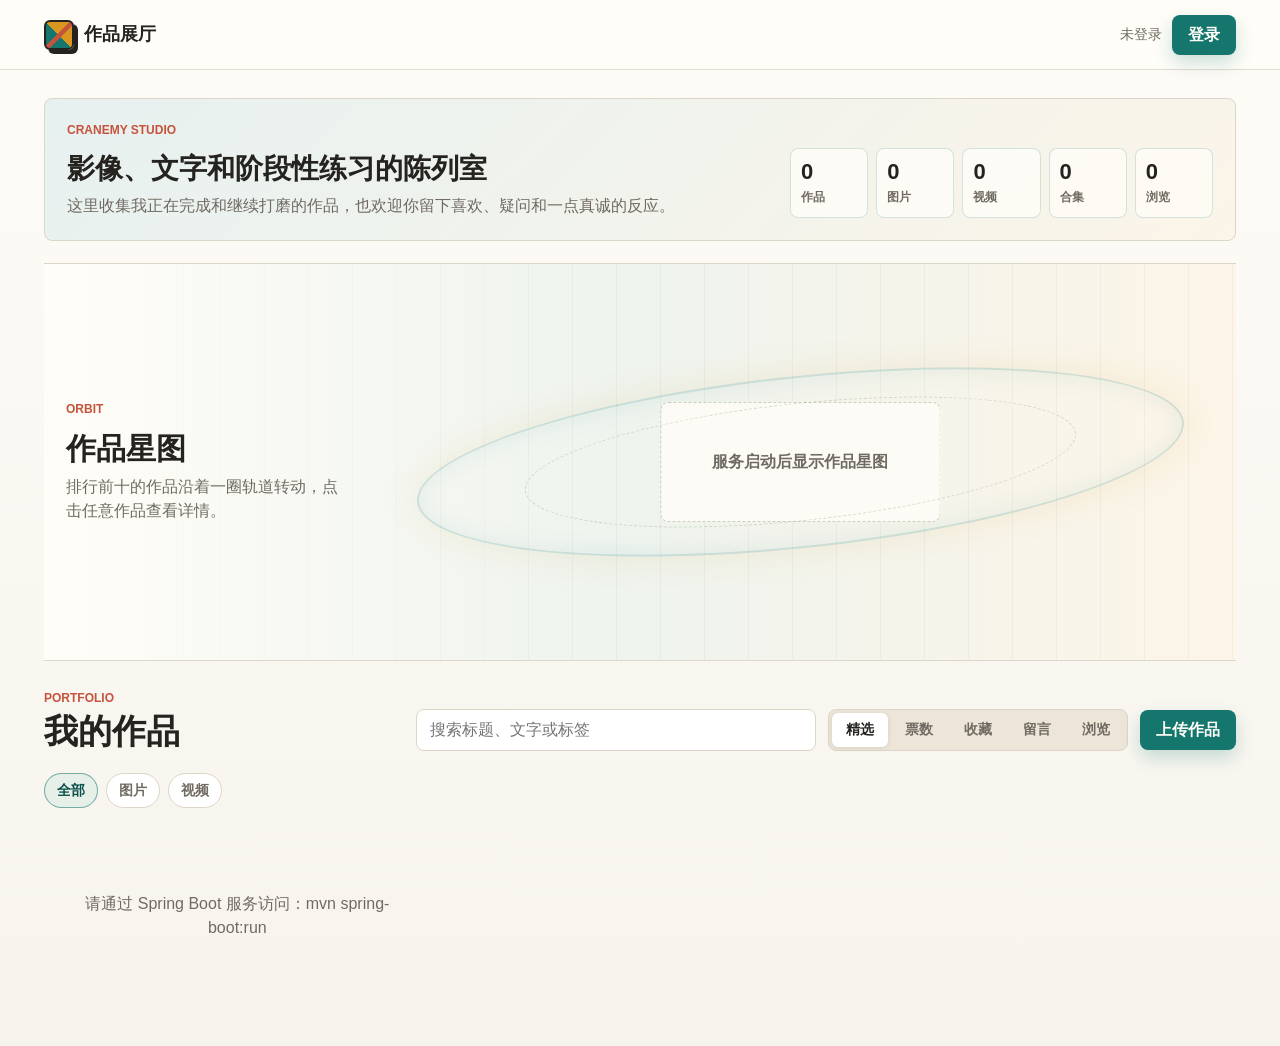
==== src/main/resources/static/index.html @ 466dff5a "Initial portfolio gallery" ====
<!doctype html>
<html lang="zh-CN">
  <head>
    <meta charset="UTF-8" />
    <meta name="viewport" content="width=device-width, initial-scale=1.0" />
    <title>作品展厅</title>
    <link rel="stylesheet" href="./styles.css" />
  </head>
  <body>
    <header class="topbar">
      <a class="brand" href="#galleryPage" aria-label="作品展厅首页">
        <span class="brand-mark" aria-hidden="true"></span>
        <span>作品展厅</span>
      </a>

      <nav class="nav-actions" aria-label="账户">
        <span id="sessionLabel" class="session-label">未登录</span>
        <button id="openAccountBtn" class="button button-secondary hidden" type="button">个人后台</button>
        <button id="openAdminBtn" class="button button-secondary hidden" type="button">管理后台</button>
        <button id="openAuthBtn" class="button button-primary" type="button">登录</button>
        <button id="logoutBtn" class="button button-ghost hidden" type="button">退出</button>
      </nav>
    </header>

    <main id="galleryPage" class="app-shell">
      <section class="workspace" aria-labelledby="galleryTitle">
        <section class="profile-panel" aria-labelledby="profileTitle">
          <div class="profile-copy">
            <p class="eyebrow">Cranemy Studio</p>
            <h2 id="profileTitle">影像、文字和阶段性练习的陈列室</h2>
            <p>这里收集我正在完成和继续打磨的作品，也欢迎你留下喜欢、疑问和一点真诚的反应。</p>
          </div>
          <div id="profileStats" class="profile-stats" aria-label="站点数据"></div>
        </section>

        <section class="showcase-3d" aria-labelledby="showcaseTitle">
          <div class="showcase-copy">
            <p class="eyebrow">Orbit</p>
            <h2 id="showcaseTitle">作品星图</h2>
            <p>排行前十的作品沿着一圈轨道转动，点击任意作品查看详情。</p>
          </div>
          <div id="showcaseStage" class="showcase-stage" tabindex="0" aria-label="作品星图">
            <div id="showcaseOrbit" class="showcase-orbit"></div>
          </div>
        </section>

        <div class="toolbar">
          <div class="toolbar-title">
            <p class="eyebrow">Portfolio</p>
            <h1 id="galleryTitle">我的作品</h1>
          </div>

          <div class="controls" aria-label="作品筛选">
            <label class="search-box">
              <span class="visually-hidden">搜索作品</span>
              <input id="searchInput" type="search" placeholder="搜索标题、文字或标签" autocomplete="off" />
            </label>
            <div class="segmented" role="group" aria-label="排序方式">
              <button class="segment active" data-sort="featured" type="button">精选</button>
              <button class="segment" data-sort="votes" type="button">票数</button>
              <button class="segment" data-sort="favorites" type="button">收藏</button>
              <button class="segment" data-sort="comments" type="button">留言</button>
              <button class="segment" data-sort="views" type="button">浏览</button>
            </div>
            <button id="openUploadBtn" class="button button-primary" type="button">上传作品</button>
          </div>
        </div>

        <div id="collectionTabs" class="collection-tabs" aria-label="作品合集"></div>
        <div id="categoryTabs" class="category-tabs" aria-label="作品分类"></div>

        <div id="galleryGrid" class="gallery-grid" aria-live="polite"></div>
      </section>
    </main>

    <dialog id="workDetailDialog" class="work-detail-dialog" aria-labelledby="panelTitle">
      <div class="work-detail-frame">
        <button id="closeDetailBtn" class="icon-button dialog-close" type="button" aria-label="关闭">×</button>
        <div id="detailPanel" class="detail-panel"></div>
      </div>
    </dialog>

    <section id="accountPage" class="admin-page hidden" aria-labelledby="accountTitle">
      <div class="admin-shell">
        <div class="admin-page-head">
          <div>
            <p class="eyebrow">Account</p>
            <h1 id="accountTitle">个人后台</h1>
          </div>
          <button id="closeAccountBtn" class="button button-ghost" type="button">返回作品</button>
        </div>

        <div class="account-layout">
          <section class="admin-card" aria-labelledby="accountWorksTitle">
            <div class="section-title">
              <h2 id="accountWorksTitle">我的作品</h2>
              <span id="accountWorksCount">0</span>
            </div>
            <div id="accountWorksPanel" class="admin-list"></div>
          </section>

          <section class="admin-card" aria-labelledby="accountCommentsTitle">
            <div class="section-title">
              <h2 id="accountCommentsTitle">留言管理</h2>
              <span id="accountCommentsCount">0</span>
            </div>
            <div id="accountCommentsPanel" class="admin-list"></div>
          </section>
        </div>
      </div>
    </section>

    <section id="adminPage" class="admin-page hidden" aria-labelledby="adminTitle">
      <div class="admin-shell">
        <div class="admin-page-head">
          <div>
            <p class="eyebrow">Admin</p>
            <h1 id="adminTitle">管理后台</h1>
          </div>
          <button id="closeAdminBtn" class="button button-ghost" type="button">返回作品</button>
        </div>

        <section class="admin-dashboard" aria-labelledby="adminDashboardTitle">
          <div class="section-title">
            <h2 id="adminDashboardTitle">数据小看板</h2>
            <span>实时概览</span>
          </div>
          <div id="adminDashboardPanel" class="dashboard-grid"></div>
        </section>

        <form id="adminForm" class="admin-layout">
          <section class="admin-card" aria-labelledby="adminWorksTitle">
            <div class="section-title">
              <h2 id="adminWorksTitle">作品编辑</h2>
              <span>站点内容</span>
            </div>

            <div class="field">
              <label for="adminWorkSelect">选择作品</label>
              <select id="adminWorkSelect" class="select-input"></select>
            </div>

            <div class="field">
              <label for="adminTitleInput">标题</label>
              <input id="adminTitleInput" name="title" type="text" maxlength="80" required />
            </div>

            <div class="form-grid">
              <div class="field">
                <label for="adminKindInput">类型</label>
                <input id="adminKindInput" name="kind" type="text" maxlength="40" />
              </div>
              <div class="field">
                <label for="adminCollectionInput">合集</label>
                <input id="adminCollectionInput" name="collectionName" type="text" maxlength="60" />
              </div>
            </div>

            <div class="form-grid">
              <div class="field">
                <label for="adminYearInput">年份</label>
                <input id="adminYearInput" name="year" type="text" maxlength="12" />
              </div>
            </div>

            <div class="field">
              <label for="adminMediaTypeInput">媒体类型</label>
              <select id="adminMediaTypeInput" class="select-input" name="mediaType">
                <option value="image">图片</option>
                <option value="video">视频</option>
              </select>
            </div>

            <div class="field">
              <label for="adminImageInput">媒体路径</label>
              <input id="adminImageInput" name="image" type="text" maxlength="300" />
            </div>

            <div class="field">
              <label for="adminSummaryInput">简介</label>
              <textarea id="adminSummaryInput" name="summary" maxlength="160" required></textarea>
            </div>

            <div class="field">
              <label for="adminBodyInput">详细介绍</label>
              <textarea id="adminBodyInput" name="body" maxlength="1200"></textarea>
            </div>

            <div class="form-grid">
              <div class="field">
                <label for="adminTagsInput">标签</label>
                <input id="adminTagsInput" name="tags" type="text" maxlength="160" />
              </div>
              <div class="field">
                <label for="adminOwnerInput">上传者显示名</label>
                <input id="adminOwnerInput" name="ownerName" type="text" maxlength="40" />
              </div>
            </div>

            <div class="field">
              <label for="adminFeaturedInput">排序权重</label>
              <input id="adminFeaturedInput" name="featured" type="number" min="1" step="1" />
            </div>

            <label class="checkbox-field">
              <input id="adminPrivateInput" name="privateWork" type="checkbox" />
              <span>设为私密作品</span>
            </label>

            <p id="adminMessage" class="form-message" role="status"></p>

            <div class="admin-actions">
              <button class="button button-primary" type="submit">保存修改</button>
              <button id="adminDeleteBtn" class="button button-danger" type="button">删除作品</button>
            </div>
          </section>

          <section class="admin-card" aria-labelledby="adminReviewsTitle">
            <div class="section-title">
              <h2 id="adminReviewsTitle">作品审核</h2>
              <span id="adminReviewsCount">0</span>
            </div>
            <div id="adminReviewsPanel" class="admin-list"></div>
          </section>

          <section class="admin-card" aria-labelledby="adminUsersTitle">
            <div class="section-title">
              <h2 id="adminUsersTitle">用户管理</h2>
              <span id="adminUsersCount">0</span>
            </div>
            <div id="adminUsersPanel" class="admin-list"></div>
          </section>

          <section class="admin-card" aria-labelledby="adminCommentsTitle">
            <div class="section-title">
              <h2 id="adminCommentsTitle">留言管理</h2>
              <span id="adminCommentsCount">0</span>
            </div>
            <div id="adminCommentsPanel" class="admin-list"></div>
          </section>
        </form>
      </div>
    </section>

    <dialog id="authDialog" class="auth-dialog" aria-labelledby="authTitle">
      <form method="dialog" class="dialog-frame">
        <button id="closeAuthBtn" class="icon-button dialog-close" type="button" aria-label="关闭">×</button>
        <div class="dialog-head">
          <p class="eyebrow">Account</p>
          <h2 id="authTitle">登录账号</h2>
        </div>

        <div class="segmented wide" role="group" aria-label="账号操作">
          <button id="loginTab" class="segment active" type="button">登录</button>
          <button id="registerTab" class="segment" type="button">注册</button>
        </div>

        <div class="field">
          <label for="usernameInput">账号</label>
          <input id="usernameInput" type="text" minlength="3" maxlength="24" autocomplete="username" />
        </div>

        <div class="field">
          <label for="passwordInput">密码</label>
          <input id="passwordInput" type="password" minlength="6" autocomplete="current-password" />
        </div>

        <p id="authMessage" class="form-message" role="status"></p>

        <button id="submitAuthBtn" class="button button-primary button-full" type="button">登录</button>
      </form>
    </dialog>

    <dialog id="uploadDialog" class="auth-dialog upload-dialog" aria-labelledby="uploadTitle">
      <form id="uploadForm" class="dialog-frame upload-form">
        <button id="closeUploadBtn" class="icon-button dialog-close" type="button" aria-label="关闭">×</button>
        <div class="dialog-head">
          <p class="eyebrow">New Work</p>
          <h2 id="uploadTitle">上传作品</h2>
        </div>

        <div class="field">
          <label for="workTitleInput">标题</label>
          <input id="workTitleInput" name="title" type="text" maxlength="80" required />
        </div>

        <div class="form-grid">
          <div class="field">
            <label for="workKindInput">类型</label>
            <input id="workKindInput" name="kind" type="text" maxlength="40" placeholder="摄影 / 插画" />
          </div>
          <div class="field">
            <label for="workCollectionInput">合集</label>
            <input id="workCollectionInput" name="collectionName" type="text" maxlength="60" placeholder="城市影像 / 视频短片" />
          </div>
        </div>

        <div class="form-grid">
          <div class="field">
            <label for="workYearInput">年份</label>
            <input id="workYearInput" name="year" type="text" maxlength="12" placeholder="2026" />
          </div>
        </div>

        <div class="field">
          <label for="workSummaryInput">简介</label>
          <textarea id="workSummaryInput" name="summary" maxlength="160" required></textarea>
        </div>

        <div class="field">
          <label for="workBodyInput">详细介绍</label>
          <textarea id="workBodyInput" name="body" maxlength="1200"></textarea>
        </div>

        <div class="field">
          <label for="workTagsInput">标签</label>
          <input id="workTagsInput" name="tags" type="text" maxlength="160" placeholder="摄影, 城市, 散文" />
        </div>

        <div class="field">
          <label for="workMediaTypeInput">作品类型</label>
          <select id="workMediaTypeInput" class="select-input" name="mediaType">
            <option value="image">图片作品</option>
            <option value="video">视频作品</option>
          </select>
        </div>

        <div class="field">
          <label id="workImageLabel" for="workImageInput">图片</label>
          <input id="workImageInput" name="image" type="file" accept="image/jpeg,image/png,image/gif,image/webp" required />
        </div>

        <label class="checkbox-field">
          <input id="workPrivateInput" name="privateWork" type="checkbox" value="true" />
          <span>先设为私密作品</span>
        </label>

        <p id="uploadMessage" class="form-message" role="status"></p>

        <button class="button button-primary button-full" type="submit">保存作品</button>
      </form>
    </dialog>

    <template id="workCardTemplate">
      <article class="work-card">
        <button class="work-hit-area" type="button">
          <img class="work-image" alt="" />
          <span class="vote-badge"></span>
          <span class="work-kind"></span>
          <span class="work-title"></span>
          <span class="work-summary"></span>
        </button>
        <div class="work-meta"></div>
      </article>
    </template>

    <script src="./app.js" defer></script>
  </body>
</html>
---- src/main/resources/static/styles.css ----
:root {
  color-scheme: light;
  --bg: #f7f4ee;
  --surface: #fffdf8;
  --surface-strong: #ffffff;
  --ink: #25231f;
  --muted: #706b62;
  --line: #ddd5c7;
  --teal: #14766d;
  --teal-dark: #0d504b;
  --coral: #c6533b;
  --amber: #d99722;
  --olive: #657846;
  --shadow: 0 18px 45px rgba(43, 38, 28, 0.12);
  --radius: 8px;
}

* {
  box-sizing: border-box;
}

html {
  scroll-behavior: smooth;
}

body {
  min-width: 320px;
  margin: 0;
  background:
    linear-gradient(180deg, rgba(255, 253, 248, 0.82), rgba(247, 244, 238, 0.98)),
    var(--bg);
  color: var(--ink);
  font-family:
    "Microsoft YaHei",
    "PingFang SC",
    "Segoe UI",
    Arial,
    sans-serif;
  line-height: 1.5;
}

button,
input,
textarea,
select {
  font: inherit;
}

button {
  cursor: pointer;
}

img {
  display: block;
  max-width: 100%;
}

.topbar {
  position: sticky;
  top: 0;
  z-index: 10;
  display: flex;
  align-items: center;
  justify-content: space-between;
  gap: 16px;
  min-height: 70px;
  padding: 14px clamp(16px, 4vw, 44px);
  border-bottom: 1px solid rgba(221, 213, 199, 0.82);
  background: rgba(255, 253, 248, 0.9);
  backdrop-filter: blur(16px);
}

.brand {
  display: inline-flex;
  align-items: center;
  gap: 10px;
  min-width: 0;
  color: var(--ink);
  font-size: 18px;
  font-weight: 800;
  text-decoration: none;
  white-space: nowrap;
}

.brand-mark {
  width: 30px;
  height: 30px;
  border: 2px solid var(--ink);
  border-radius: 6px;
  background:
    linear-gradient(135deg, transparent 45%, var(--coral) 46% 57%, transparent 58%),
    linear-gradient(45deg, var(--teal) 0 48%, var(--amber) 49% 100%);
  box-shadow: 4px 4px 0 var(--ink);
}

.nav-actions {
  display: inline-flex;
  align-items: center;
  justify-content: flex-end;
  gap: 10px;
  min-width: 0;
}

.session-label {
  max-width: 180px;
  overflow: hidden;
  color: var(--muted);
  font-size: 14px;
  text-overflow: ellipsis;
  white-space: nowrap;
}

.app-shell {
  display: grid;
  grid-template-columns: minmax(0, 1fr);
  width: min(1280px, 100%);
  margin: 0 auto;
  padding: 28px clamp(16px, 4vw, 44px) 40px;
}

.admin-page {
  width: min(1280px, 100%);
  margin: 0 auto;
  padding: 28px clamp(16px, 4vw, 44px) 40px;
}

.admin-shell {
  display: grid;
  gap: 20px;
}

.admin-page-head {
  display: flex;
  align-items: flex-end;
  justify-content: space-between;
  gap: 16px;
}

.admin-layout {
  display: grid;
  grid-template-columns: minmax(360px, 0.92fr) minmax(0, 1.08fr);
  gap: 16px;
  align-items: start;
}

.account-layout {
  display: grid;
  grid-template-columns: repeat(2, minmax(0, 1fr));
  gap: 16px;
  align-items: start;
}

.admin-card {
  display: grid;
  gap: 16px;
  min-width: 0;
  padding: 18px;
  border: 1px solid var(--line);
  border-radius: var(--radius);
  background: var(--surface-strong);
  box-shadow: 0 10px 24px rgba(43, 38, 28, 0.08);
}

.admin-card:first-child {
  position: sticky;
  top: 92px;
  grid-row: span 2;
}

.admin-dashboard {
  display: grid;
  gap: 14px;
}

.dashboard-grid {
  display: grid;
  grid-template-columns: repeat(4, minmax(0, 1fr));
  gap: 12px;
}

.dashboard-stat,
.dashboard-card {
  min-width: 0;
  padding: 16px;
  border: 1px solid var(--line);
  border-radius: var(--radius);
  background: var(--surface-strong);
  box-shadow: 0 10px 24px rgba(43, 38, 28, 0.08);
}

.dashboard-stat {
  display: grid;
  align-content: start;
  gap: 8px;
  min-height: 126px;
}

.dashboard-stat span {
  color: var(--muted);
  font-size: 13px;
  font-weight: 800;
}

.dashboard-stat strong {
  display: block;
  font-size: 26px;
  line-height: 1.15;
  overflow-wrap: anywhere;
}

.dashboard-stat p {
  margin: 0;
  color: var(--muted);
  font-size: 13px;
}

.dashboard-wide {
  grid-column: span 2;
}

.dashboard-card {
  display: grid;
  gap: 12px;
}

.dashboard-card-head {
  display: flex;
  align-items: center;
  justify-content: space-between;
  gap: 10px;
}

.dashboard-card-head h3 {
  font-size: 16px;
}

.dashboard-card-head span,
.dashboard-rank-count {
  display: inline-flex;
  align-items: center;
  justify-content: center;
  min-width: 30px;
  min-height: 26px;
  padding: 3px 8px;
  border-radius: 999px;
  background: #edf3e8;
  color: var(--olive);
  font-size: 12px;
  font-weight: 800;
}

.dashboard-list {
  display: grid;
  gap: 8px;
}

.dashboard-item {
  display: flex;
  align-items: flex-start;
  justify-content: space-between;
  gap: 12px;
  min-width: 0;
  padding-top: 8px;
  border-top: 1px solid var(--line);
}

.dashboard-item:first-child {
  padding-top: 0;
  border-top: 0;
}

.dashboard-item div {
  min-width: 0;
}

.dashboard-item strong {
  display: block;
  font-size: 14px;
  overflow-wrap: anywhere;
}

.dashboard-item p {
  margin: 3px 0 0;
  color: var(--muted);
  font-size: 13px;
  line-height: 1.5;
  overflow-wrap: anywhere;
}

.dashboard-empty {
  display: grid;
  place-items: center;
  min-height: 86px;
  padding: 12px;
  border: 1px dashed rgba(101, 120, 70, 0.28);
  border-radius: var(--radius);
  color: var(--muted);
  font-size: 13px;
  text-align: center;
}

.workspace {
  min-width: 0;
}

.profile-panel {
  display: grid;
  grid-template-columns: minmax(0, 1fr) minmax(260px, 0.6fr);
  gap: 18px;
  align-items: end;
  margin-bottom: 22px;
  padding: 22px;
  border: 1px solid var(--line);
  border-radius: var(--radius);
  background:
    linear-gradient(135deg, rgba(20, 118, 109, 0.1), rgba(217, 151, 34, 0.1)),
    var(--surface-strong);
}

.profile-copy {
  display: grid;
  gap: 8px;
  min-width: 0;
}

.profile-copy h2 {
  font-size: 28px;
}

.profile-copy p:last-child {
  max-width: 660px;
  margin: 0;
  color: var(--muted);
}

.profile-stats {
  display: grid;
  grid-template-columns: repeat(auto-fit, minmax(76px, 1fr));
  gap: 8px;
}

.profile-stat {
  min-width: 0;
  padding: 11px 10px;
  border: 1px solid rgba(20, 118, 109, 0.18);
  border-radius: var(--radius);
  background: rgba(255, 253, 248, 0.78);
}

.profile-stat strong {
  display: block;
  font-size: 22px;
  line-height: 1.1;
}

.profile-stat span {
  display: block;
  margin-top: 3px;
  color: var(--muted);
  font-size: 12px;
  font-weight: 800;
}

.showcase-3d {
  position: relative;
  display: grid;
  grid-template-columns: minmax(220px, 0.34fr) minmax(0, 1fr);
  gap: 24px;
  align-items: center;
  min-height: 390px;
  margin: 0 0 28px;
  padding: 28px 0;
  overflow: hidden;
  border-top: 1px solid var(--line);
  border-bottom: 1px solid var(--line);
  background:
    linear-gradient(90deg, rgba(255, 253, 248, 0.92), rgba(20, 118, 109, 0.07) 48%, rgba(217, 151, 34, 0.08)),
    repeating-linear-gradient(90deg, rgba(37, 35, 31, 0.04) 0 1px, transparent 1px 44px),
    var(--surface);
}

.showcase-copy {
  display: grid;
  gap: 8px;
  min-width: 0;
  padding-left: 22px;
}

.showcase-copy h2 {
  font-size: 30px;
}

.showcase-copy p:last-child {
  margin: 0;
  color: var(--muted);
}

.showcase-stage {
  position: relative;
  min-width: 0;
  min-height: 340px;
  overflow: hidden;
  cursor: grab;
  perspective: 1100px;
  touch-action: none;
  outline: none;
}

.showcase-stage.dragging {
  cursor: grabbing;
}

.showcase-stage:focus-visible {
  outline: 3px solid rgba(20, 118, 109, 0.34);
  outline-offset: -6px;
}

.showcase-orbit {
  position: absolute;
  top: 50%;
  left: 50%;
  width: min(780px, 88%);
  height: 260px;
  transform: translate(-50%, -50%);
}

.showcase-orbit::before,
.showcase-orbit::after {
  content: "";
  position: absolute;
  top: 50%;
  left: 50%;
  border-radius: 50%;
  pointer-events: none;
  transform: translate(-50%, -50%) rotate(-6deg);
}

.showcase-orbit::before {
  width: 100%;
  height: 168px;
  border: 2px solid rgba(20, 118, 109, 0.18);
  box-shadow:
    inset 0 0 26px rgba(20, 118, 109, 0.08),
    0 0 36px rgba(217, 151, 34, 0.12);
}

.showcase-orbit::after {
  width: 72%;
  height: 116px;
  border: 1px dashed rgba(101, 120, 70, 0.24);
}

.showcase-card {
  --showcase-card-width: 138px;
  --showcase-card-height: 178px;
  --showcase-x: 0px;
  --showcase-y: 0px;
  --showcase-scale: 1;
  --showcase-opacity: 1;
  position: absolute;
  top: calc(50% + var(--showcase-y));
  left: calc(50% + var(--showcase-x));
  display: grid;
  align-content: end;
  width: var(--showcase-card-width);
  height: var(--showcase-card-height);
  min-width: 0;
  padding: 0;
  overflow: hidden;
  border: 1px solid rgba(37, 35, 31, 0.22);
  border-radius: var(--radius);
  background: var(--surface-strong);
  box-shadow: 0 18px 42px rgba(37, 35, 31, 0.22);
  opacity: var(--showcase-opacity);
  transform: translate(-50%, -50%) scale(var(--showcase-scale));
  transform-origin: center;
  transition:
    opacity 180ms ease,
    box-shadow 180ms ease;
  will-change: left, top, transform;
}

.showcase-card.selected {
  border-color: rgba(198, 83, 59, 0.82);
  box-shadow:
    0 18px 42px rgba(37, 35, 31, 0.24),
    0 0 0 3px rgba(198, 83, 59, 0.18);
}

.showcase-card:hover {
  border-color: rgba(20, 118, 109, 0.62);
  box-shadow:
    0 24px 54px rgba(37, 35, 31, 0.28),
    0 0 0 3px rgba(20, 118, 109, 0.14);
}

.showcase-card:focus-visible {
  outline: 3px solid rgba(20, 118, 109, 0.42);
  outline-offset: 3px;
}

.showcase-media {
  position: absolute;
  inset: 0;
  width: 100%;
  height: 100%;
  object-fit: cover;
  pointer-events: none;
}

.showcase-glow {
  position: absolute;
  inset: 0;
  background: linear-gradient(180deg, transparent 35%, rgba(37, 35, 31, 0.7));
  pointer-events: none;
}

.showcase-card-copy {
  position: relative;
  z-index: 1;
  display: grid;
  gap: 2px;
  min-width: 0;
  padding: 12px;
  color: #fffdf8;
  text-align: left;
  pointer-events: none;
}

.showcase-card-copy strong,
.showcase-card-copy span {
  overflow: hidden;
  text-overflow: ellipsis;
  white-space: nowrap;
}

.showcase-card-copy strong {
  font-size: 14px;
}

.showcase-card-copy span {
  font-size: 12px;
  opacity: 0.86;
}

.showcase-empty {
  position: absolute;
  top: 50%;
  left: 50%;
  display: grid;
  place-items: center;
  width: min(280px, 80vw);
  min-height: 120px;
  padding: 16px;
  border: 1px dashed rgba(101, 120, 70, 0.32);
  border-radius: var(--radius);
  background: rgba(255, 253, 248, 0.78);
  color: var(--muted);
  font-weight: 800;
  text-align: center;
  transform: translate(-50%, -50%);
}

.toolbar {
  display: flex;
  align-items: flex-end;
  justify-content: space-between;
  gap: 20px;
  margin-bottom: 22px;
}

.eyebrow {
  margin: 0 0 5px;
  color: var(--coral);
  font-size: 12px;
  font-weight: 800;
  letter-spacing: 0;
  text-transform: uppercase;
}

h1,
h2,
h3,
p {
  overflow-wrap: anywhere;
}

h1 {
  margin: 0;
  font-size: 34px;
  line-height: 1.15;
}

h2 {
  margin: 0;
  font-size: 26px;
  line-height: 1.2;
}

h3 {
  margin: 0;
  font-size: 18px;
  line-height: 1.25;
}

.controls {
  display: flex;
  align-items: center;
  justify-content: flex-end;
  gap: 12px;
  min-width: min(820px, 100%);
}

.search-box {
  flex: 1 1 270px;
  min-width: 190px;
}

.search-box input,
.field input,
.field textarea,
.select-input,
.comment-form textarea {
  width: 100%;
  border: 1px solid var(--line);
  border-radius: var(--radius);
  background: var(--surface-strong);
  color: var(--ink);
  outline: none;
  transition:
    border-color 160ms ease,
    box-shadow 160ms ease,
    background 160ms ease;
}

.search-box input {
  height: 42px;
  padding: 0 13px;
}

.search-box input:focus,
.field input:focus,
.field textarea:focus,
.select-input:focus,
.comment-form textarea:focus {
  border-color: var(--teal);
  box-shadow: 0 0 0 3px rgba(20, 118, 109, 0.16);
}

.segmented {
  display: inline-grid;
  grid-auto-flow: column;
  grid-auto-columns: minmax(56px, auto);
  gap: 3px;
  padding: 3px;
  border: 1px solid var(--line);
  border-radius: var(--radius);
  background: #ece5d8;
}

.segmented.wide {
  width: 100%;
  grid-auto-columns: 1fr;
}

.segment {
  min-height: 34px;
  border: 0;
  border-radius: 6px;
  background: transparent;
  color: var(--muted);
  font-size: 14px;
  font-weight: 700;
}

.segment.active {
  background: var(--surface-strong);
  color: var(--ink);
  box-shadow: 0 1px 5px rgba(37, 35, 31, 0.11);
}

.collection-tabs,
.category-tabs {
  display: flex;
  flex-wrap: wrap;
  gap: 8px;
}

.collection-tabs {
  margin: -6px 0 12px;
}

.category-tabs {
  margin: -6px 0 18px;
}

.collection-tab,
.category-tab {
  min-height: 34px;
  padding: 6px 12px;
  border: 1px solid var(--line);
  border-radius: 999px;
  background: var(--surface-strong);
  color: var(--muted);
  font-size: 14px;
  font-weight: 800;
}

.collection-tab.active,
.category-tab.active {
  border-color: rgba(20, 118, 109, 0.55);
  background: #e7f0e8;
  color: var(--teal-dark);
}

.collection-tab {
  border-color: rgba(198, 83, 59, 0.28);
}

.collection-tab.active {
  background: #fff0e7;
  color: var(--coral);
}

.gallery-grid {
  display: grid;
  grid-template-columns: repeat(3, minmax(0, 1fr));
  gap: 16px;
}

.work-card {
  position: relative;
  min-width: 0;
  overflow: hidden;
  border: 1px solid var(--line);
  border-radius: var(--radius);
  background: var(--surface);
  box-shadow: 0 10px 24px rgba(43, 38, 28, 0.06);
  transition:
    transform 180ms ease,
    box-shadow 180ms ease,
    border-color 180ms ease;
}

.work-card:hover {
  transform: translateY(-3px);
  border-color: rgba(20, 118, 109, 0.45);
  box-shadow: var(--shadow);
}

.work-card.selected {
  border-color: var(--teal);
  box-shadow: 0 0 0 3px rgba(20, 118, 109, 0.14), var(--shadow);
}

.work-hit-area {
  display: grid;
  width: 100%;
  min-height: 100%;
  padding: 0;
  border: 0;
  background: transparent;
  color: inherit;
  text-align: left;
}

.work-image {
  width: 100%;
  aspect-ratio: 4 / 3;
  object-fit: cover;
  background: #e8dfd2;
}

video.work-image,
.work-video {
  object-fit: contain;
  background: #12100d;
  pointer-events: none;
}

.vote-badge {
  position: absolute;
  top: 10px;
  right: 10px;
  display: inline-flex;
  align-items: center;
  justify-content: center;
  min-width: 56px;
  min-height: 30px;
  padding: 4px 9px;
  border-radius: 999px;
  background: rgba(37, 35, 31, 0.82);
  color: #fffdf8;
  font-size: 13px;
  font-weight: 800;
}

.work-kind {
  margin: 14px 14px 7px;
  color: var(--olive);
  font-size: 12px;
  font-weight: 800;
}

.work-title {
  margin: 0 14px 6px;
  font-size: 18px;
  font-weight: 800;
  line-height: 1.25;
}

.work-summary {
  min-height: 44px;
  margin: 0 14px 14px;
  color: var(--muted);
  font-size: 14px;
}

.work-meta {
  display: flex;
  align-items: center;
  justify-content: space-between;
  gap: 10px;
  padding: 11px 14px;
  border-top: 1px solid var(--line);
  color: var(--muted);
  font-size: 13px;
}

.detail-panel {
  overflow: hidden;
  border: 1px solid var(--line);
  border-radius: var(--radius);
  background: var(--surface-strong);
  box-shadow: var(--shadow);
}

.work-detail-dialog {
  width: min(980px, calc(100% - 28px));
  max-height: calc(100vh - 28px);
  padding: 0;
  border: 0;
  border-radius: var(--radius);
  background: transparent;
}

.work-detail-dialog::backdrop {
  background: rgba(37, 35, 31, 0.54);
  backdrop-filter: blur(6px);
}

.work-detail-frame {
  position: relative;
  min-width: 0;
}

.work-detail-frame .dialog-close {
  z-index: 2;
}

.work-detail-frame .detail-panel {
  max-height: calc(100vh - 28px);
  overflow: auto;
  box-shadow: var(--shadow);
}

.detail-image {
  width: 100%;
  aspect-ratio: 4 / 3;
  object-fit: cover;
  background: #e8dfd2;
}

.detail-video {
  aspect-ratio: auto;
  max-height: min(72vh, 760px);
  object-fit: contain;
  background: #12100d;
}

.detail-body {
  display: grid;
  gap: 18px;
  padding: 18px;
}

.detail-text {
  display: grid;
  gap: 8px;
}

.detail-text p {
  margin: 0;
  color: var(--muted);
}

.tag-row {
  display: flex;
  flex-wrap: wrap;
  gap: 7px;
}

.tag {
  display: inline-flex;
  align-items: center;
  min-height: 26px;
  padding: 3px 9px;
  border: 1px solid rgba(101, 120, 70, 0.34);
  border-radius: 999px;
  color: var(--olive);
  font-size: 12px;
  font-weight: 800;
}

.stats-row {
  display: grid;
  grid-template-columns: repeat(4, minmax(0, 1fr));
  gap: 8px;
}

.stat {
  min-width: 0;
  padding: 10px;
  border: 1px solid var(--line);
  border-radius: var(--radius);
  background: #faf5ea;
}

.stat strong {
  display: block;
  font-size: 20px;
  line-height: 1.1;
}

.stat span {
  display: block;
  margin-top: 2px;
  color: var(--muted);
  font-size: 12px;
}

.comment-section {
  display: grid;
  gap: 12px;
}

.detail-actions {
  display: grid;
  grid-template-columns: repeat(2, minmax(0, 1fr));
  gap: 10px;
}

.detail-actions .button-danger {
  grid-column: 1 / -1;
}

.owner-line {
  color: var(--olive) !important;
  font-size: 13px;
  font-weight: 800;
}

.section-title {
  display: flex;
  align-items: center;
  justify-content: space-between;
  gap: 10px;
}

.section-title h3 {
  font-size: 16px;
}

.section-title h2 {
  font-size: 18px;
}

.section-title span {
  color: var(--muted);
  font-size: 13px;
  font-weight: 800;
}

.comment-list {
  display: grid;
  gap: 10px;
  max-height: 260px;
  overflow: auto;
  padding-right: 4px;
}

.comment {
  border-left: 3px solid var(--teal);
  padding: 2px 0 2px 10px;
}

.comment-head {
  display: flex;
  align-items: center;
  justify-content: space-between;
  gap: 8px;
}

.comment strong {
  display: block;
  font-size: 14px;
}

.comment p {
  margin: 2px 0 0;
  color: var(--muted);
  font-size: 14px;
}

.text-button {
  margin-top: 6px;
  padding: 0;
  border: 0;
  background: transparent;
  color: var(--coral);
  font-size: 13px;
  font-weight: 800;
}

.empty-state {
  display: grid;
  place-items: center;
  min-height: 180px;
  padding: 18px;
  color: var(--muted);
  text-align: center;
}

.comment-form {
  display: grid;
  gap: 10px;
}

.comment-form textarea,
.field textarea {
  min-height: 92px;
  resize: vertical;
  padding: 11px 12px;
}

.upload-form {
  max-height: min(760px, calc(100vh - 28px));
  overflow: auto;
}

.form-grid {
  display: grid;
  grid-template-columns: repeat(2, minmax(0, 1fr));
  gap: 12px;
}

.checkbox-field {
  display: inline-flex;
  align-items: center;
  gap: 9px;
  color: var(--muted);
  font-size: 14px;
  font-weight: 800;
}

.checkbox-field input {
  width: 18px;
  height: 18px;
  accent-color: var(--teal);
}

.status-badge {
  display: inline-flex;
  align-items: center;
  min-height: 23px;
  padding: 2px 7px;
  border: 1px solid rgba(101, 120, 70, 0.28);
  border-radius: 999px;
  background: #edf3e8;
  color: var(--olive);
  font-size: 12px;
  font-weight: 800;
  vertical-align: middle;
}

.status-badge.pending {
  border-color: rgba(217, 151, 34, 0.4);
  background: #fff4d9;
  color: #8b5f0f;
}

.status-badge.private {
  border-color: rgba(20, 118, 109, 0.34);
  background: #e7f0e8;
  color: var(--teal-dark);
}

.admin-actions {
  display: grid;
  grid-template-columns: repeat(2, minmax(0, 1fr));
  gap: 10px;
}

.admin-section {
  display: grid;
  gap: 10px;
  padding-top: 8px;
  border-top: 1px solid var(--line);
}

.admin-list {
  display: grid;
  gap: 9px;
}

.admin-row {
  display: grid;
  grid-template-columns: minmax(0, 1fr) auto;
  gap: 10px;
  align-items: center;
  padding: 10px;
  border: 1px solid var(--line);
  border-radius: var(--radius);
  background: #faf5ea;
}

.admin-row strong {
  display: block;
  font-size: 14px;
}

.admin-row p {
  margin: 2px 0 0;
  color: var(--muted);
  font-size: 13px;
}

.row-actions {
  display: inline-flex;
  flex-wrap: wrap;
  justify-content: flex-end;
  gap: 8px;
}

.row-actions .button {
  min-height: 34px;
  padding: 0 10px;
  font-size: 13px;
}

.form-message {
  min-height: 22px;
  margin: 0;
  color: var(--coral);
  font-size: 14px;
}

.button,
.icon-button {
  border: 1px solid transparent;
  border-radius: var(--radius);
  font-weight: 800;
  transition:
    transform 160ms ease,
    border-color 160ms ease,
    background 160ms ease,
    color 160ms ease,
    box-shadow 160ms ease;
}

.button {
  min-height: 40px;
  padding: 0 15px;
}

.button:hover,
.icon-button:hover,
.segment:hover {
  transform: translateY(-1px);
}

.button-primary {
  background: var(--teal);
  color: #fffdf8;
  box-shadow: 0 8px 18px rgba(20, 118, 109, 0.22);
}

.button-primary:hover {
  background: var(--teal-dark);
}

.button-secondary {
  border-color: var(--line);
  background: var(--surface-strong);
  color: var(--ink);
}

.button-secondary.active {
  border-color: rgba(198, 83, 59, 0.5);
  background: #fff1eb;
  color: var(--coral);
}

.button-danger {
  border-color: rgba(198, 83, 59, 0.38);
  background: #fff1eb;
  color: var(--coral);
}

.button-danger:hover {
  border-color: rgba(198, 83, 59, 0.72);
  background: #ffe5dc;
}

.button-ghost {
  border-color: var(--line);
  background: transparent;
  color: var(--ink);
}

.button-full {
  width: 100%;
}

.auth-dialog {
  width: min(440px, calc(100% - 28px));
  padding: 0;
  border: 0;
  border-radius: var(--radius);
  background: transparent;
}

.auth-dialog::backdrop {
  background: rgba(37, 35, 31, 0.42);
  backdrop-filter: blur(5px);
}

.dialog-frame {
  position: relative;
  display: grid;
  gap: 16px;
  padding: 22px;
  border: 1px solid var(--line);
  border-radius: var(--radius);
  background: var(--surface-strong);
  box-shadow: var(--shadow);
}

.dialog-head {
  padding-right: 42px;
}

.dialog-close {
  position: absolute;
  top: 13px;
  right: 13px;
}

.icon-button {
  display: inline-grid;
  place-items: center;
  width: 34px;
  height: 34px;
  padding: 0;
  border-color: var(--line);
  background: var(--surface-strong);
  color: var(--ink);
  font-size: 23px;
  line-height: 1;
}

.field {
  display: grid;
  gap: 6px;
}

.field label {
  color: var(--muted);
  font-size: 14px;
  font-weight: 800;
}

.field input {
  height: 42px;
  padding: 0 12px;
}

.select-input {
  height: 42px;
  padding: 0 12px;
}

.field input[type="file"] {
  height: auto;
  padding: 10px 12px;
}

.hidden {
  display: none !important;
}

.visually-hidden {
  position: absolute;
  width: 1px;
  height: 1px;
  overflow: hidden;
  clip: rect(0 0 0 0);
  white-space: nowrap;
}

@media (max-width: 1120px) {
  .app-shell {
    grid-template-columns: minmax(0, 1fr);
  }

  .showcase-3d {
    grid-template-columns: minmax(0, 1fr);
    min-height: 520px;
  }

  .showcase-copy {
    padding-right: 22px;
  }

  .admin-layout {
    grid-template-columns: minmax(0, 1fr);
  }

  .dashboard-grid {
    grid-template-columns: repeat(2, minmax(0, 1fr));
  }

  .account-layout {
    grid-template-columns: minmax(0, 1fr);
  }

  .admin-card:first-child {
    position: static;
    grid-row: auto;
  }

  .detail-panel {
    box-shadow: 0 10px 24px rgba(43, 38, 28, 0.08);
  }
}

@media (max-width: 860px) {
  .showcase-3d {
    min-height: 500px;
    padding-top: 22px;
  }

  .showcase-stage {
    min-height: 320px;
  }

  .showcase-card {
    --showcase-card-width: 108px;
    --showcase-card-height: 142px;
  }

  .showcase-card-copy {
    padding: 10px;
  }

  .dashboard-grid {
    grid-template-columns: minmax(0, 1fr);
  }

  .dashboard-wide {
    grid-column: auto;
  }

  .admin-page-head,
  .toolbar,
  .controls {
    align-items: stretch;
    flex-direction: column;
  }

  .profile-panel {
    grid-template-columns: minmax(0, 1fr);
  }

  .controls {
    min-width: 0;
  }

  .gallery-grid {
    grid-template-columns: repeat(2, minmax(0, 1fr));
  }
}

@media (max-width: 560px) {
  .topbar {
    align-items: flex-start;
    flex-direction: column;
    gap: 12px;
  }

  .nav-actions {
    width: 100%;
    justify-content: space-between;
  }

  .session-label {
    max-width: 130px;
  }

  .app-shell {
    padding-top: 20px;
  }

  h1 {
    font-size: 29px;
  }

  .profile-panel {
    padding: 18px;
  }

  .profile-copy h2 {
    font-size: 24px;
  }

  .profile-stats {
    grid-template-columns: repeat(2, minmax(0, 1fr));
  }

  .gallery-grid {
    grid-template-columns: 1fr;
  }

  .stats-row {
    grid-template-columns: 1fr;
  }

  .detail-actions,
  .form-grid,
  .admin-actions,
  .admin-row {
    grid-template-columns: 1fr;
  }

  .row-actions {
    justify-content: stretch;
  }

  .segmented {
    width: 100%;
    grid-auto-columns: 1fr;
  }
}
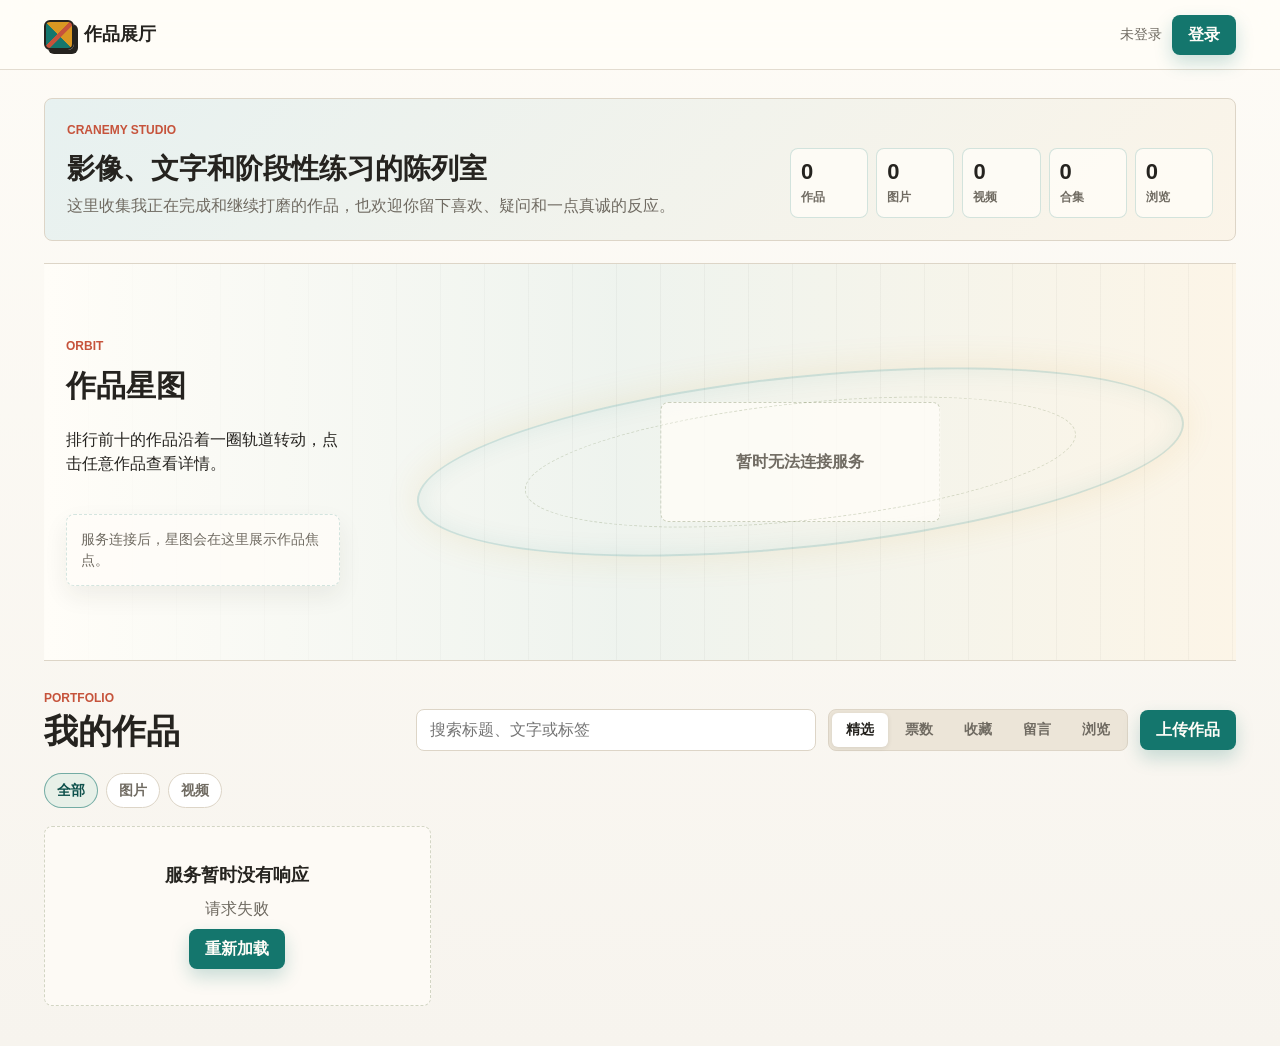
==== commit 4a5c36aa: "Polish homepage and launch experience" ====
--- a/src/main/resources/static/index.html
+++ b/src/main/resources/static/index.html
@@ -3,7 +3,21 @@
   <head>
     <meta charset="UTF-8" />
     <meta name="viewport" content="width=device-width, initial-scale=1.0" />
-    <title>作品展厅</title>
+    <meta
+      name="description"
+      content="Cranemy Studio 的作品展厅，展示影像、文字、插画、短文和阶段性创作练习。"
+    />
+    <meta name="theme-color" content="#14766d" />
+    <meta property="og:title" content="作品展厅 | Cranemy Studio" />
+    <meta
+      property="og:description"
+      content="浏览 Cranemy Studio 的影像、文字和阶段性创作练习，留下喜欢、留言和真实反馈。"
+    />
+    <meta property="og:type" content="website" />
+    <meta property="og:locale" content="zh_CN" />
+    <title>作品展厅 | Cranemy Studio</title>
+    <link rel="icon" href="./favicon.svg" type="image/svg+xml" />
+    <link rel="manifest" href="./site.webmanifest" />
     <link rel="stylesheet" href="./styles.css" />
   </head>
   <body>
@@ -21,6 +35,7 @@
         <button id="logoutBtn" class="button button-ghost hidden" type="button">退出</button>
       </nav>
     </header>
+    <div id="toast" class="toast hidden" role="status" aria-live="polite"></div>
 
     <main id="galleryPage" class="app-shell">
       <section class="workspace" aria-labelledby="galleryTitle">
@@ -38,6 +53,7 @@
             <p class="eyebrow">Orbit</p>
             <h2 id="showcaseTitle">作品星图</h2>
             <p>排行前十的作品沿着一圈轨道转动，点击任意作品查看详情。</p>
+            <div id="showcaseFocus" class="showcase-focus" aria-live="polite"></div>
           </div>
           <div id="showcaseStage" class="showcase-stage" tabindex="0" aria-label="作品星图">
             <div id="showcaseOrbit" class="showcase-orbit"></div>
@@ -330,6 +346,10 @@
           <input id="workImageInput" name="image" type="file" accept="image/jpeg,image/png,image/gif,image/webp" required />
         </div>
 
+        <div id="uploadPreview" class="upload-preview empty" aria-live="polite">
+          <span>选择文件后会在这里预览</span>
+        </div>
+
         <label class="checkbox-field">
           <input id="workPrivateInput" name="privateWork" type="checkbox" value="true" />
           <span>先设为私密作品</span>
@@ -337,7 +357,7 @@
 
         <p id="uploadMessage" class="form-message" role="status"></p>
 
-        <button class="button button-primary button-full" type="submit">保存作品</button>
+        <button id="uploadSubmitBtn" class="button button-primary button-full" type="submit">保存作品</button>
       </form>
     </dialog>
 
@@ -349,6 +369,7 @@
           <span class="work-kind"></span>
           <span class="work-title"></span>
           <span class="work-summary"></span>
+          <span class="work-open-cue">查看详情</span>
         </button>
         <div class="work-meta"></div>
       </article>
--- a/src/main/resources/static/styles.css
+++ b/src/main/resources/static/styles.css
@@ -26,6 +26,7 @@
 body {
   min-width: 320px;
   margin: 0;
+  overflow-x: hidden;
   background:
     linear-gradient(180deg, rgba(255, 253, 248, 0.82), rgba(247, 244, 238, 0.98)),
     var(--bg);
@@ -101,6 +102,22 @@
   min-width: 0;
 }
 
+.toast {
+  position: fixed;
+  right: clamp(14px, 3vw, 32px);
+  bottom: clamp(14px, 3vw, 32px);
+  z-index: 40;
+  width: min(360px, calc(100vw - 28px));
+  padding: 13px 15px;
+  border: 1px solid rgba(198, 83, 59, 0.28);
+  border-radius: var(--radius);
+  background: #fff1eb;
+  color: var(--coral);
+  box-shadow: var(--shadow);
+  font-size: 14px;
+  font-weight: 800;
+}
+
 .session-label {
   max-width: 180px;
   overflow: hidden;
@@ -127,6 +144,16 @@
 .admin-shell {
   display: grid;
   gap: 20px;
+}
+
+.admin-locked {
+  display: grid;
+  min-height: calc(100vh - 150px);
+  place-items: center;
+}
+
+.admin-locked .admin-card {
+  width: min(520px, 100%);
 }
 
 .admin-page-head {
@@ -395,6 +422,78 @@
   color: var(--muted);
 }
 
+.showcase-focus {
+  display: grid;
+  gap: 10px;
+  margin-top: 14px;
+  padding: 14px;
+  border: 1px solid rgba(20, 118, 109, 0.18);
+  border-radius: var(--radius);
+  background: rgba(255, 253, 248, 0.72);
+  box-shadow: 0 10px 24px rgba(43, 38, 28, 0.07);
+}
+
+.showcase-focus.empty {
+  border-style: dashed;
+  color: var(--muted);
+}
+
+.showcase-focus.empty p {
+  margin: 0;
+}
+
+.showcase-focus-rank {
+  width: max-content;
+  padding: 3px 8px;
+  border-radius: 999px;
+  background: #fff0e7;
+  color: var(--coral);
+  font-size: 12px;
+  font-weight: 800;
+}
+
+.showcase-focus h3 {
+  font-size: 20px;
+}
+
+.showcase-focus p {
+  margin: 0;
+  color: var(--muted);
+  font-size: 14px;
+}
+
+.showcase-focus-meta,
+.showcase-focus-stats {
+  display: flex;
+  flex-wrap: wrap;
+  gap: 8px;
+}
+
+.showcase-focus-meta span,
+.showcase-focus-stats span {
+  display: inline-flex;
+  align-items: center;
+  gap: 4px;
+  min-height: 26px;
+  padding: 3px 8px;
+  border-radius: 999px;
+  background: #edf3e8;
+  color: var(--olive);
+  font-size: 12px;
+  font-weight: 800;
+}
+
+.showcase-focus-stats strong {
+  color: var(--ink);
+  font-size: 14px;
+}
+
+.showcase-focus-action {
+  width: max-content;
+  min-height: 34px;
+  padding-inline: 12px;
+}
+
 .showcase-stage {
   position: relative;
   min-width: 0;
@@ -482,6 +581,7 @@
 
 .showcase-card.selected {
   border-color: rgba(198, 83, 59, 0.82);
+  filter: brightness(1.04) saturate(1.08);
   box-shadow:
     0 18px 42px rgba(37, 35, 31, 0.24),
     0 0 0 3px rgba(198, 83, 59, 0.18);
@@ -508,6 +608,25 @@
   pointer-events: none;
 }
 
+.showcase-rank {
+  position: absolute;
+  top: 9px;
+  left: 9px;
+  z-index: 1;
+  display: inline-flex;
+  align-items: center;
+  justify-content: center;
+  min-height: 25px;
+  padding: 3px 8px;
+  border: 1px solid rgba(255, 253, 248, 0.46);
+  border-radius: 999px;
+  background: rgba(37, 35, 31, 0.72);
+  color: #fffdf8;
+  font-size: 12px;
+  font-weight: 900;
+  pointer-events: none;
+}
+
 .showcase-glow {
   position: absolute;
   inset: 0;
@@ -754,6 +873,7 @@
 }
 
 .work-hit-area {
+  position: relative;
   display: grid;
   width: 100%;
   min-height: 100%;
@@ -762,6 +882,36 @@
   background: transparent;
   color: inherit;
   text-align: left;
+}
+
+.work-open-cue {
+  position: absolute;
+  top: 12px;
+  left: 12px;
+  display: inline-flex;
+  align-items: center;
+  justify-content: center;
+  min-height: 30px;
+  padding: 4px 10px;
+  border: 1px solid rgba(255, 253, 248, 0.54);
+  border-radius: 999px;
+  background: rgba(20, 118, 109, 0.88);
+  color: #fffdf8;
+  font-size: 12px;
+  font-weight: 900;
+  opacity: 0;
+  pointer-events: none;
+  transform: translateY(6px);
+  transition:
+    opacity 160ms ease,
+    transform 160ms ease;
+}
+
+.work-card:hover .work-open-cue,
+.work-card:focus-within .work-open-cue,
+.work-card.selected .work-open-cue {
+  opacity: 1;
+  transform: translateY(0);
 }
 
 .work-image {
@@ -836,7 +986,7 @@
 }
 
 .work-detail-dialog {
-  width: min(980px, calc(100% - 28px));
+  width: min(1080px, calc(100% - 28px));
   max-height: calc(100vh - 28px);
   padding: 0;
   border: 0;
@@ -884,6 +1034,13 @@
   padding: 18px;
 }
 
+.detail-head {
+  display: grid;
+  grid-template-columns: minmax(0, 1fr) auto;
+  gap: 14px;
+  align-items: start;
+}
+
 .detail-text {
   display: grid;
   gap: 8px;
@@ -892,6 +1049,48 @@
 .detail-text p {
   margin: 0;
   color: var(--muted);
+}
+
+.detail-summary {
+  font-size: 16px;
+}
+
+.detail-status {
+  display: flex;
+  flex-wrap: wrap;
+  justify-content: flex-end;
+  gap: 6px;
+}
+
+.detail-meta-grid {
+  display: grid;
+  grid-template-columns: repeat(4, minmax(0, 1fr));
+  gap: 8px;
+}
+
+.detail-meta-item {
+  min-width: 0;
+  padding: 10px;
+  border: 1px solid rgba(221, 213, 199, 0.82);
+  border-radius: var(--radius);
+  background: #fffaf0;
+}
+
+.detail-meta-item span {
+  display: block;
+  color: var(--muted);
+  font-size: 12px;
+  font-weight: 800;
+}
+
+.detail-meta-item strong {
+  display: block;
+  margin-top: 3px;
+  overflow: hidden;
+  color: var(--ink);
+  font-size: 14px;
+  text-overflow: ellipsis;
+  white-space: nowrap;
 }
 
 .tag-row {
@@ -942,6 +1141,17 @@
 .comment-section {
   display: grid;
   gap: 12px;
+}
+
+.detail-section {
+  display: grid;
+  gap: 10px;
+  padding-top: 2px;
+}
+
+.detail-section p {
+  margin: 0;
+  color: var(--muted);
 }
 
 .detail-actions {
@@ -1026,9 +1236,58 @@
   display: grid;
   place-items: center;
   min-height: 180px;
-  padding: 18px;
+  padding: 22px;
+  border: 1px dashed rgba(101, 120, 70, 0.28);
+  border-radius: var(--radius);
+  background: rgba(255, 253, 248, 0.68);
   color: var(--muted);
   text-align: center;
+}
+
+.state-panel {
+  display: grid;
+  justify-items: center;
+  gap: 8px;
+  max-width: 440px;
+}
+
+.state-panel strong {
+  color: var(--ink);
+  font-size: 18px;
+}
+
+.state-panel p {
+  margin: 0;
+}
+
+.loading-state {
+  position: relative;
+}
+
+.loading-state::after {
+  content: "";
+  width: 34px;
+  height: 3px;
+  margin-top: 6px;
+  border-radius: 999px;
+  background: linear-gradient(90deg, transparent, var(--teal), transparent);
+  animation: loading-sweep 1.2s ease-in-out infinite;
+}
+
+@keyframes loading-sweep {
+  0% {
+    transform: translateX(-16px);
+    opacity: 0.45;
+  }
+
+  50% {
+    opacity: 1;
+  }
+
+  100% {
+    transform: translateX(16px);
+    opacity: 0.45;
+  }
 }
 
 .comment-form {
@@ -1046,6 +1305,58 @@
 .upload-form {
   max-height: min(760px, calc(100vh - 28px));
   overflow: auto;
+}
+
+.upload-preview {
+  display: grid;
+  grid-template-columns: minmax(120px, 0.42fr) minmax(0, 1fr);
+  gap: 12px;
+  align-items: center;
+  min-height: 116px;
+  padding: 10px;
+  border: 1px solid var(--line);
+  border-radius: var(--radius);
+  background: #faf5ea;
+}
+
+.upload-preview.empty {
+  place-items: center;
+  grid-template-columns: 1fr;
+  border-style: dashed;
+  color: var(--muted);
+  font-size: 14px;
+  font-weight: 800;
+}
+
+.upload-preview-media {
+  overflow: hidden;
+  border-radius: 6px;
+  background: #12100d;
+}
+
+.upload-preview-media img,
+.upload-preview-media video {
+  width: 100%;
+  aspect-ratio: 4 / 3;
+  object-fit: contain;
+}
+
+.upload-preview-copy {
+  min-width: 0;
+}
+
+.upload-preview-copy strong {
+  display: block;
+  overflow: hidden;
+  font-size: 14px;
+  text-overflow: ellipsis;
+  white-space: nowrap;
+}
+
+.upload-preview-copy p {
+  margin: 4px 0 0;
+  color: var(--muted);
+  font-size: 13px;
 }
 
 .form-grid {
@@ -1169,14 +1480,24 @@
 }
 
 .button {
+  display: inline-flex;
+  align-items: center;
+  justify-content: center;
   min-height: 40px;
   padding: 0 15px;
+  text-decoration: none;
 }
 
 .button:hover,
 .icon-button:hover,
 .segment:hover {
   transform: translateY(-1px);
+}
+
+.button:disabled {
+  cursor: wait;
+  opacity: 0.68;
+  transform: none;
 }
 
 .button-primary {
@@ -1322,6 +1643,10 @@
     padding-right: 22px;
   }
 
+  .showcase-focus {
+    max-width: 720px;
+  }
+
   .admin-layout {
     grid-template-columns: minmax(0, 1fr);
   }
@@ -1361,6 +1686,10 @@
 
   .showcase-card-copy {
     padding: 10px;
+  }
+
+  .showcase-focus {
+    margin-top: 10px;
   }
 
   .dashboard-grid {
@@ -1389,6 +1718,10 @@
   .gallery-grid {
     grid-template-columns: repeat(2, minmax(0, 1fr));
   }
+
+  .detail-meta-grid {
+    grid-template-columns: repeat(2, minmax(0, 1fr));
+  }
 }
 
 @media (max-width: 560px) {
@@ -1400,6 +1733,7 @@
 
   .nav-actions {
     width: 100%;
+    flex-wrap: wrap;
     justify-content: space-between;
   }
 
@@ -1427,12 +1761,52 @@
     grid-template-columns: repeat(2, minmax(0, 1fr));
   }
 
+  .showcase-3d {
+    min-height: 470px;
+  }
+
+  .showcase-copy {
+    padding-inline: 18px;
+  }
+
+  .showcase-stage {
+    min-height: 270px;
+  }
+
+  .showcase-orbit {
+    width: min(520px, 94%);
+    height: 210px;
+  }
+
+  .showcase-card {
+    --showcase-card-width: 92px;
+    --showcase-card-height: 124px;
+  }
+
+  .showcase-card-copy span {
+    display: none;
+  }
+
+  .showcase-focus-action {
+    width: 100%;
+  }
+
   .gallery-grid {
     grid-template-columns: 1fr;
   }
 
   .stats-row {
     grid-template-columns: 1fr;
+  }
+
+  .detail-head,
+  .detail-meta-grid,
+  .upload-preview {
+    grid-template-columns: 1fr;
+  }
+
+  .detail-status {
+    justify-content: flex-start;
   }
 
   .detail-actions,
@@ -1451,3 +1825,71 @@
     grid-auto-columns: 1fr;
   }
 }
+
+@media (max-width: 430px) {
+  .topbar {
+    padding-inline: 14px;
+  }
+
+  .brand {
+    font-size: 17px;
+  }
+
+  .nav-actions .button {
+    flex: 1 1 calc(50% - 6px);
+    min-width: 0;
+    padding-inline: 10px;
+  }
+
+  .session-label {
+    flex: 1 0 100%;
+    max-width: none;
+  }
+
+  .profile-panel,
+  .showcase-focus,
+  .admin-card,
+  .dialog-frame {
+    padding: 16px;
+  }
+
+  .showcase-3d {
+    min-height: 440px;
+    margin-bottom: 22px;
+  }
+
+  .showcase-copy h2 {
+    font-size: 26px;
+  }
+
+  .showcase-stage {
+    min-height: 238px;
+  }
+
+  .showcase-card {
+    --showcase-card-width: 82px;
+    --showcase-card-height: 112px;
+  }
+
+  .controls {
+    gap: 10px;
+  }
+
+  .collection-tab,
+  .category-tab,
+  .segment,
+  .button {
+    font-size: 13px;
+  }
+
+  .work-detail-dialog,
+  .auth-dialog {
+    width: calc(100% - 18px);
+  }
+
+  .work-detail-frame .detail-panel,
+  .dialog-frame {
+    max-height: calc(100vh - 22px);
+    overflow: auto;
+  }
+}
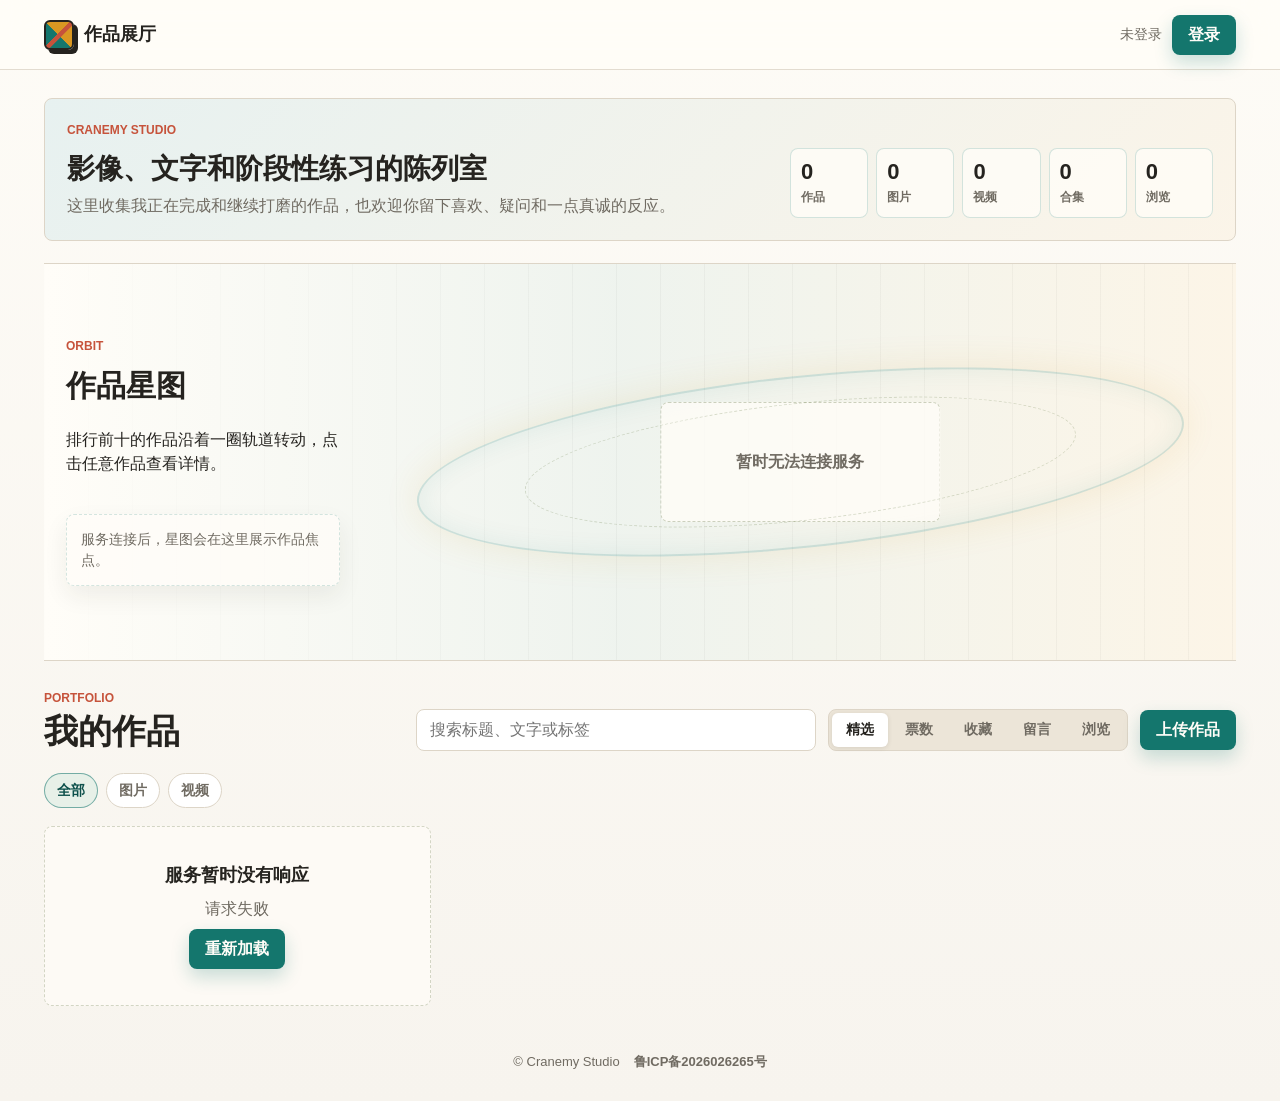
==== commit 9d2df2f1: "Add ICP filing footer" ====
--- a/src/main/resources/static/index.html
+++ b/src/main/resources/static/index.html
@@ -258,6 +258,11 @@
       </div>
     </section>
 
+    <footer class="site-footer">
+      <span>© Cranemy Studio</span>
+      <a href="https://beian.miit.gov.cn/" target="_blank" rel="noopener noreferrer">鲁ICP备2026026265号</a>
+    </footer>
+
     <dialog id="authDialog" class="auth-dialog" aria-labelledby="authTitle">
       <form method="dialog" class="dialog-frame">
         <button id="closeAuthBtn" class="icon-button dialog-close" type="button" aria-label="关闭">×</button>
--- a/src/main/resources/static/styles.css
+++ b/src/main/resources/static/styles.css
@@ -141,6 +141,31 @@
   padding: 28px clamp(16px, 4vw, 44px) 40px;
 }
 
+.site-footer {
+  display: flex;
+  align-items: center;
+  justify-content: center;
+  flex-wrap: wrap;
+  gap: 8px 14px;
+  width: min(1280px, 100%);
+  margin: 0 auto;
+  padding: 6px clamp(16px, 4vw, 44px) 30px;
+  color: var(--muted);
+  font-size: 13px;
+  text-align: center;
+}
+
+.site-footer a {
+  color: var(--muted);
+  font-weight: 800;
+  text-decoration: none;
+}
+
+.site-footer a:hover {
+  color: var(--teal);
+  text-decoration: underline;
+}
+
 .admin-shell {
   display: grid;
   gap: 20px;
@@ -1745,6 +1770,11 @@
     padding-top: 20px;
   }
 
+  .site-footer {
+    padding-bottom: 24px;
+    font-size: 12px;
+  }
+
   h1 {
     font-size: 29px;
   }
